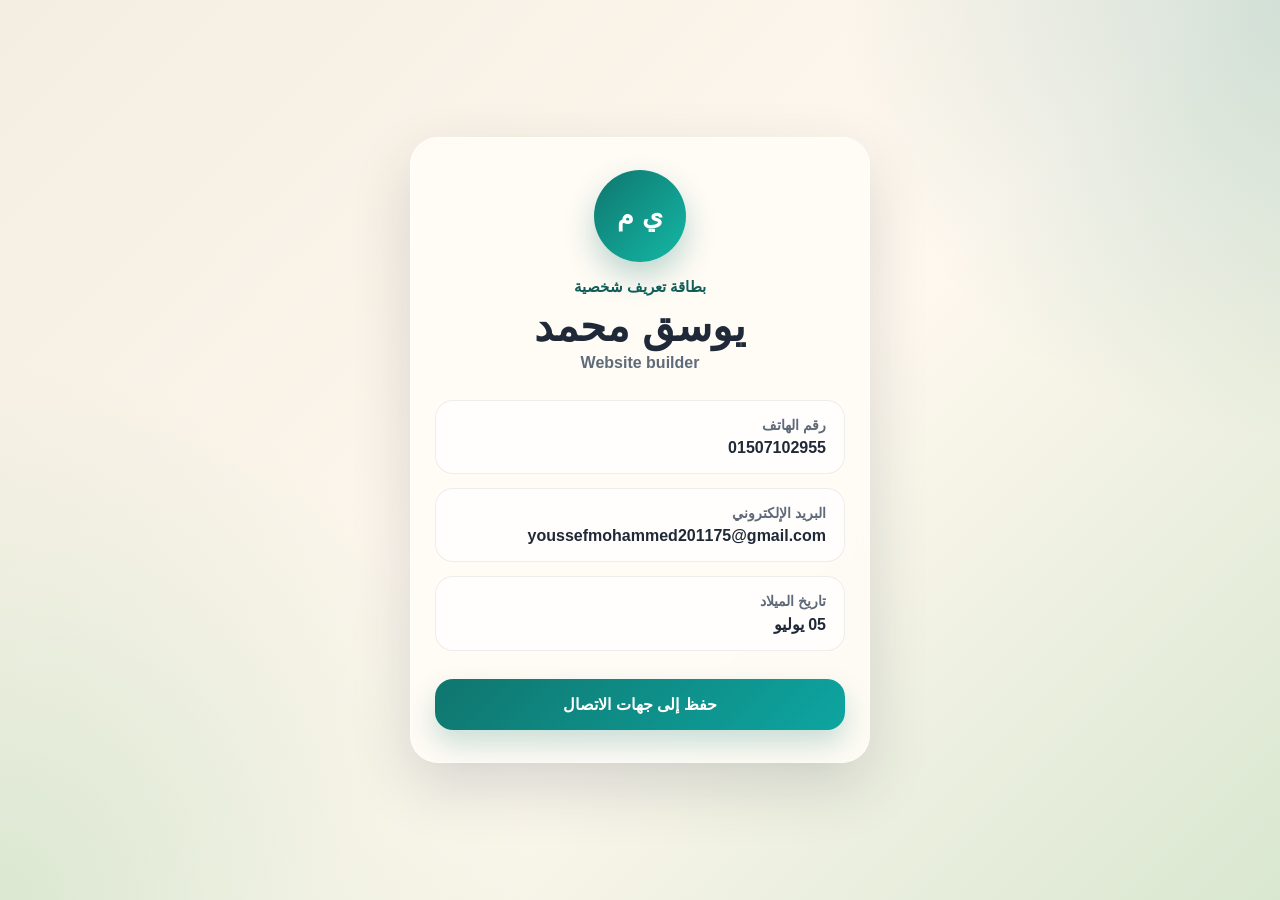
==== index.html @ de8f888a "Add files via upload" ====
<!DOCTYPE html>
<html lang="ar" dir="rtl">
<head>
  <meta charset="UTF-8">
  <meta name="viewport" content="width=device-width, initial-scale=1.0">
  <title>بطاقة تواصل - يوسق محمد</title>
  <link rel="stylesheet" href="style.css">
</head>
<body>
  <main class="page">
    <section class="card">
      <div class="hero">
        <div class="avatar">ي م</div>
        <p class="eyebrow">بطاقة تعريف شخصية</p>
        <h1>يوسق محمد</h1>
        <p class="role">Website builder</p>
      </div>

      <section class="info">
        <article class="info-item">
          <span class="label">رقم الهاتف</span>
          <a href="tel:01507102955" class="value">01507102955</a>
        </article>

        <article class="info-item">
          <span class="label">البريد الإلكتروني</span>
          <a href="mailto:youssefmohammed201175@gmail.com" class="value">youssefmohammed201175@gmail.com</a>
        </article>

        <article class="info-item">
          <span class="label">تاريخ الميلاد</span>
          <span class="value">05 يوليو</span>
        </article>
      </section>

      <div class="actions">
        <button id="saveContactBtn" class="save-button" type="button">حفظ إلى جهات الاتصال</button>
      </div>
    </section>
  </main>

  <script>
    const vCardContent = `BEGIN:VCARD
VERSION:3.0
N:محمد;يوسق;;;
FN:يوسق محمد
TEL;TYPE=CELL:01507102955
EMAIL;TYPE=HOME:youssefmohammed201175@gmail.com
TITLE:Website builder
BDAY:--07-05
END:VCARD
`;

    const saveContactBtn = document.getElementById("saveContactBtn");

    saveContactBtn.addEventListener("click", () => {
      const blob = new Blob([vCardContent], { type: "text/vcard;charset=utf-8" });
      const url = URL.createObjectURL(blob);
      const link = document.createElement("a");

      link.href = url;
      link.download = "yousef-mohamed-contact.vcf";
      document.body.appendChild(link);
      link.click();
      link.remove();

      URL.revokeObjectURL(url);
    });
  </script>
</body>
</html>
---- style.css ----
:root {
  --bg-1: #f4ede1;
  --bg-2: #d9e7d0;
  --card: rgba(255, 252, 246, 0.88);
  --text: #1f2937;
  --muted: #5f6b7a;
  --accent: #0f766e;
  --accent-dark: #115e59;
  --line: rgba(31, 41, 55, 0.08);
  --shadow: 0 24px 60px rgba(30, 41, 59, 0.16);
}

* {
  box-sizing: border-box;
}

body {
  margin: 0;
  min-height: 100vh;
  font-family: Tahoma, "Segoe UI", Arial, sans-serif;
  color: var(--text);
  background:
    radial-gradient(circle at top right, rgba(15, 118, 110, 0.18), transparent 28%),
    radial-gradient(circle at bottom left, rgba(217, 231, 208, 0.95), transparent 34%),
    linear-gradient(135deg, var(--bg-1), #fff8ef 55%, var(--bg-2));
}

.page {
  min-height: 100vh;
  display: grid;
  place-items: center;
  padding: 24px;
}

.card {
  width: min(100%, 460px);
  background: var(--card);
  backdrop-filter: blur(12px);
  border: 1px solid rgba(255, 255, 255, 0.7);
  border-radius: 28px;
  box-shadow: var(--shadow);
  padding: 32px 24px;
}

.hero {
  text-align: center;
}

.avatar {
  width: 92px;
  height: 92px;
  margin: 0 auto 16px;
  border-radius: 50%;
  display: grid;
  place-items: center;
  font-size: 1.7rem;
  font-weight: 800;
  color: #fff;
  background: linear-gradient(135deg, #0f766e, #14b8a6);
  box-shadow: 0 14px 30px rgba(15, 118, 110, 0.28);
}

.eyebrow {
  margin: 0;
  color: var(--accent-dark);
  font-size: 0.95rem;
  font-weight: 700;
}

h1 {
  margin: 8px 0 4px;
  font-size: clamp(2rem, 5vw, 2.6rem);
  line-height: 1.1;
}

.role {
  margin: 0;
  color: var(--muted);
  font-size: 1rem;
  font-weight: 600;
}

.info {
  margin-top: 28px;
  display: grid;
  gap: 14px;
}

.info-item {
  padding: 16px 18px;
  border-radius: 18px;
  background: rgba(255, 255, 255, 0.7);
  border: 1px solid var(--line);
}

.label {
  display: block;
  margin-bottom: 6px;
  color: var(--muted);
  font-size: 0.9rem;
  font-weight: 700;
}

.value {
  color: var(--text);
  font-size: 1rem;
  font-weight: 700;
  text-decoration: none;
  word-break: break-word;
}

.actions {
  margin-top: 28px;
}

.save-button {
  width: 100%;
  border: 0;
  border-radius: 18px;
  padding: 16px 20px;
  font: inherit;
  font-size: 1rem;
  font-weight: 800;
  color: #fff;
  cursor: pointer;
  background: linear-gradient(135deg, var(--accent), #0ea5a1);
  box-shadow: 0 14px 28px rgba(15, 118, 110, 0.22);
  transition: transform 180ms ease, box-shadow 180ms ease, filter 180ms ease;
}

.save-button:hover {
  transform: translateY(-2px);
  box-shadow: 0 18px 34px rgba(15, 118, 110, 0.26);
  filter: saturate(1.05);
}

.save-button:active {
  transform: translateY(0);
}

@media (max-width: 520px) {
  .card {
    padding: 24px 18px;
    border-radius: 22px;
  }

  .info-item {
    padding: 14px 15px;
  }
}
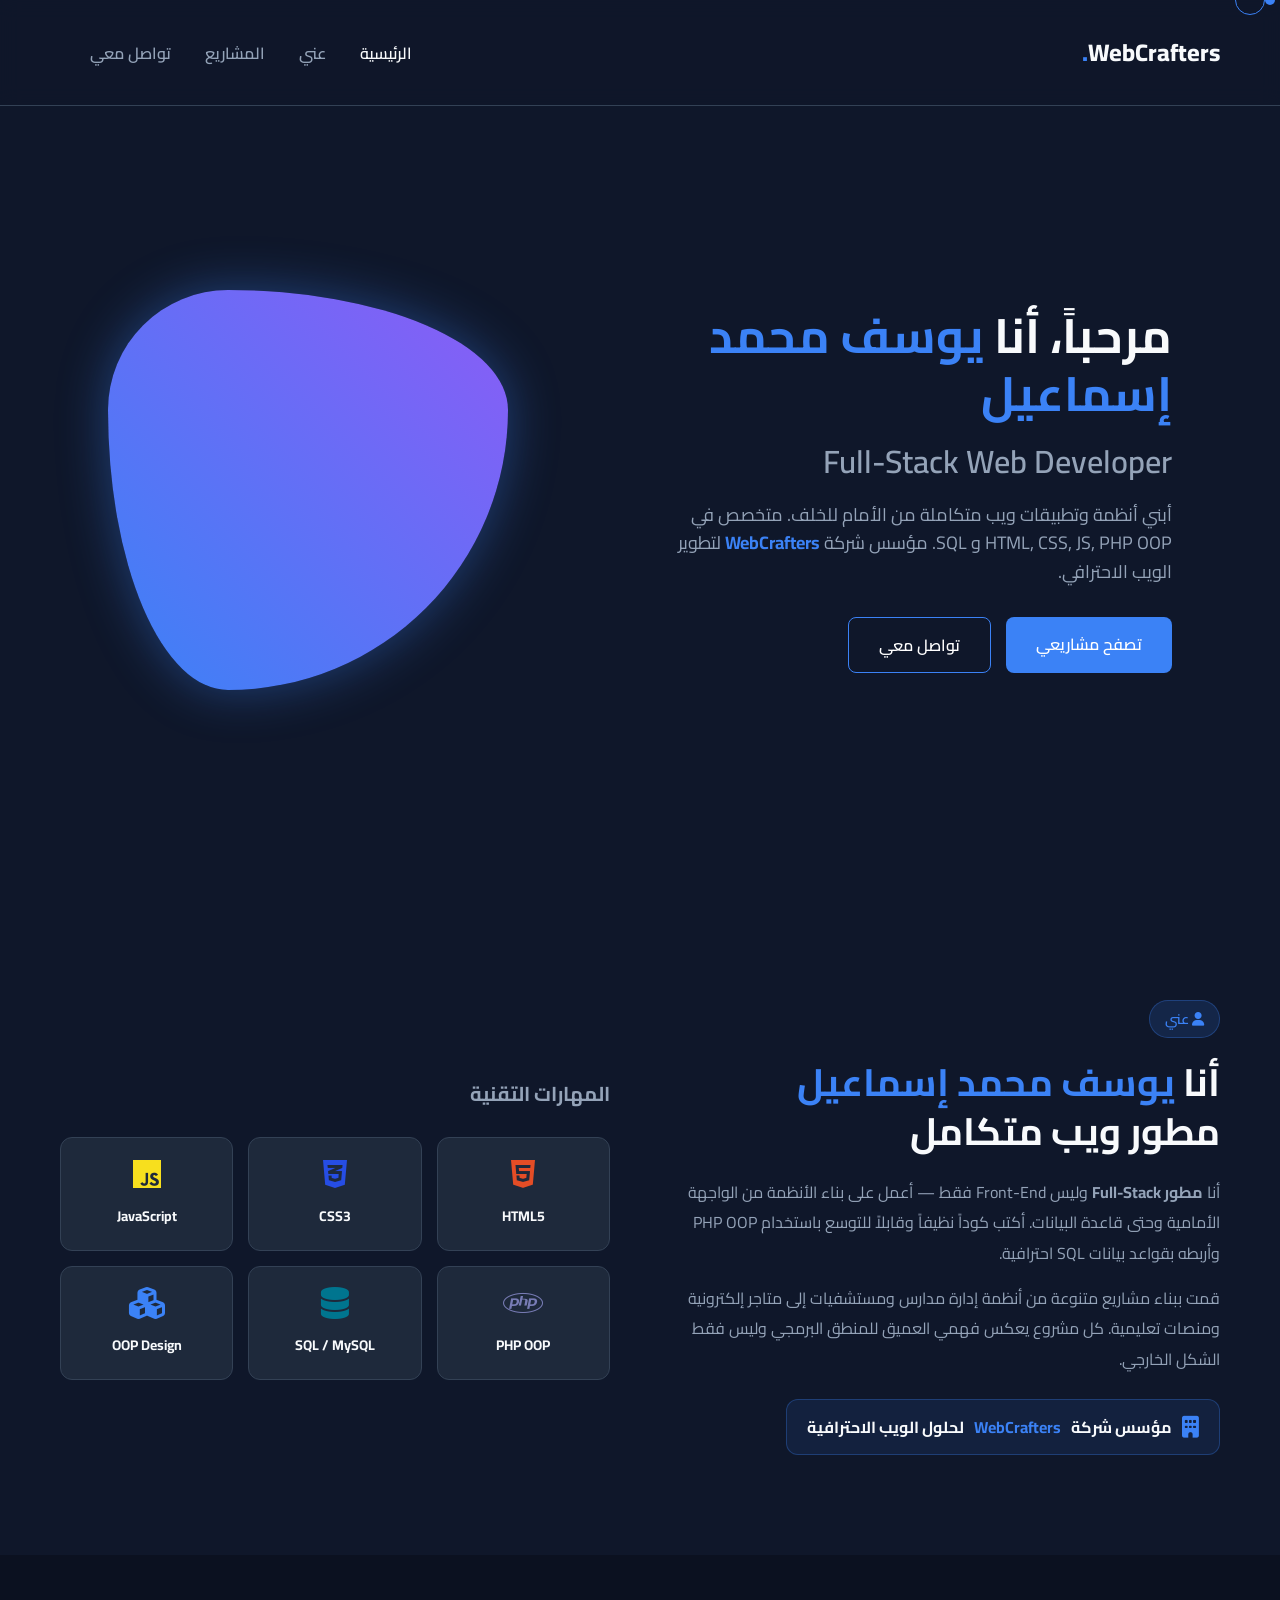
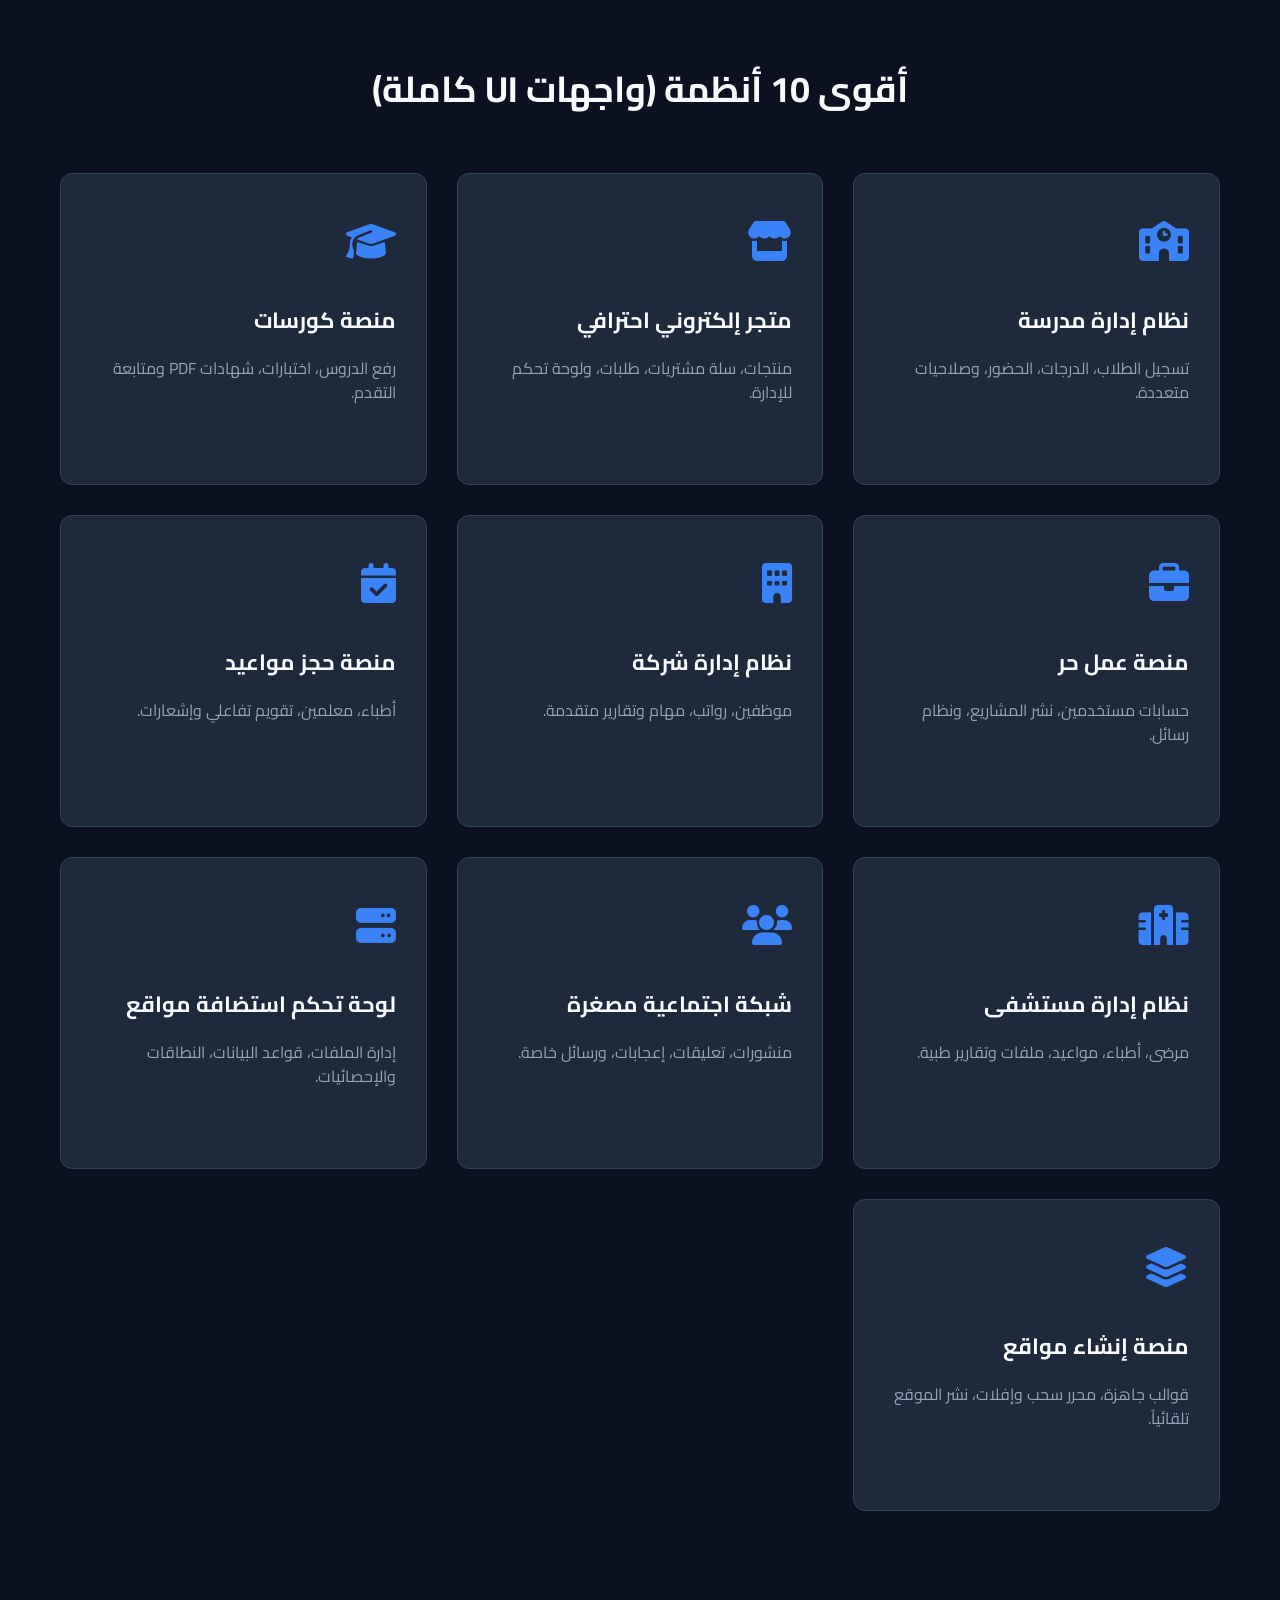
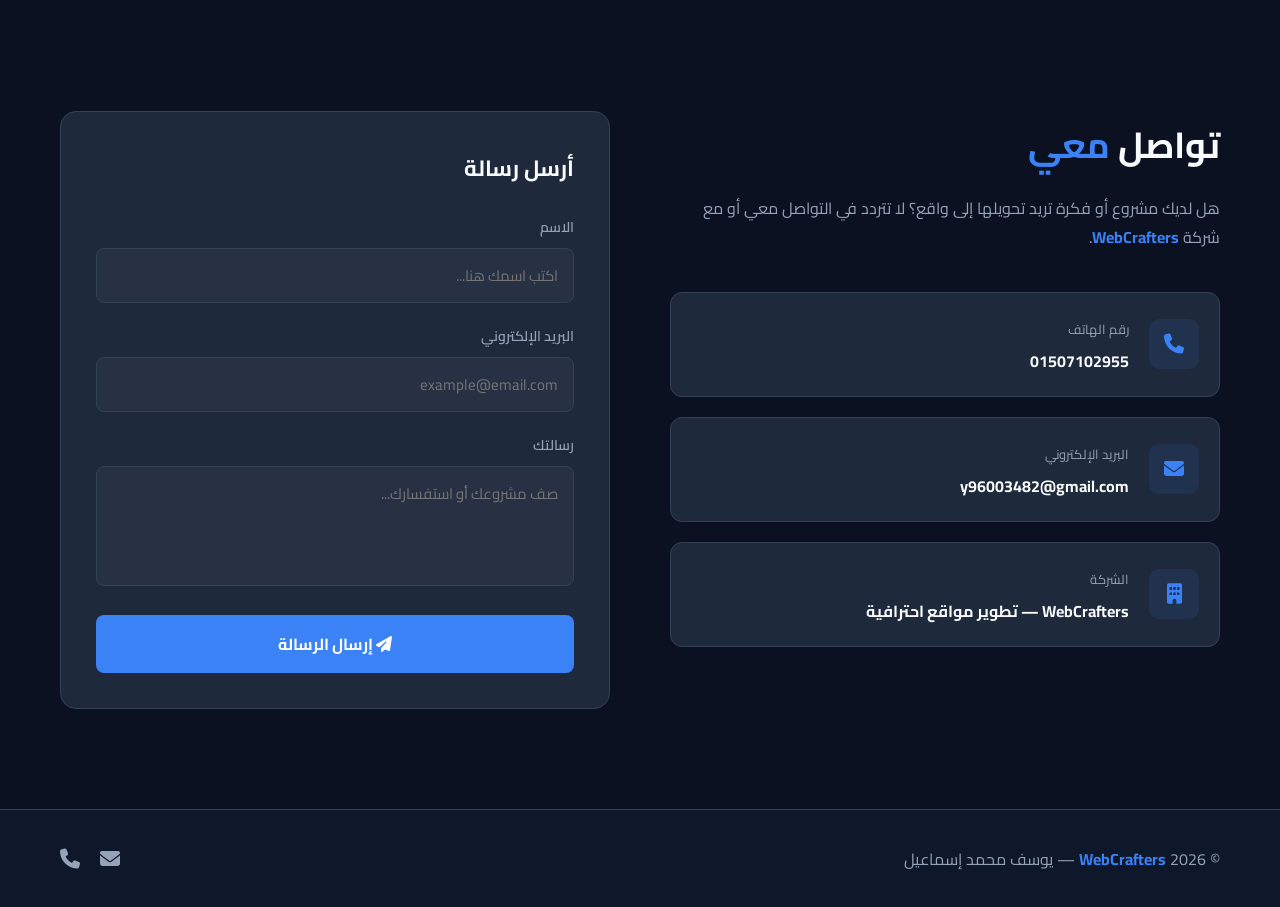
==== commit 17c4afa4: "Add files via upload" ====
--- a/index.html
+++ b/index.html
@@ -1,71 +1,423 @@
 <!DOCTYPE html>
 <html lang="ar" dir="rtl">
 <head>
-  <meta charset="UTF-8">
-  <meta name="viewport" content="width=device-width, initial-scale=1.0">
-  <title>بطاقة تواصل - يوسق محمد</title>
-  <link rel="stylesheet" href="style.css">
+    <meta charset="UTF-8">
+    <meta name="viewport" content="width=device-width, initial-scale=1.0">
+    <title>يوسف محمد إسماعيل | Full-Stack Developer</title>
+    <meta name="description" content="برتفوليو يوسف محمد إسماعيل - مطور Full-Stack متخصص في HTML, CSS, JS, PHP OOP, SQL ومؤسس شركة WebCrafters">
+    <link rel="stylesheet" href="style.css">
+    <link href="https://fonts.googleapis.com/css2?family=Cairo:wght@300;400;600;700;800&display=swap" rel="stylesheet">
+    <link rel="stylesheet" href="https://cdnjs.cloudflare.com/ajax/libs/font-awesome/6.4.0/css/all.min.css">
+    <style>
+        /* ===== ABOUT SECTION ===== */
+        #about {
+            padding: 100px 0;
+        }
+        .about-wrapper {
+            display: grid;
+            grid-template-columns: 1fr 1fr;
+            gap: 60px;
+            align-items: center;
+        }
+        .about-text .label {
+            display: inline-block;
+            background: rgba(59, 130, 246, 0.15);
+            color: var(--accent);
+            padding: 5px 15px;
+            border-radius: 20px;
+            font-size: 14px;
+            font-weight: 600;
+            margin-bottom: 20px;
+            border: 1px solid rgba(59, 130, 246, 0.3);
+        }
+        .about-text h2 {
+            font-size: 38px;
+            margin-bottom: 20px;
+            line-height: 1.3;
+        }
+        .about-text h2 span { color: var(--accent); }
+        .about-text p {
+            color: var(--text-secondary);
+            line-height: 1.9;
+            font-size: 16px;
+            margin-bottom: 15px;
+        }
+        .company-badge {
+            display: inline-flex;
+            align-items: center;
+            gap: 10px;
+            background: rgba(59,130,246,0.1);
+            border: 1px solid rgba(59,130,246,0.3);
+            border-radius: 12px;
+            padding: 12px 20px;
+            margin-top: 10px;
+            font-weight: 700;
+            font-size: 16px;
+            color: var(--text-primary);
+        }
+        .company-badge i { color: var(--accent); font-size: 22px; }
+
+        /* Skills */
+        .skills-grid {
+            display: grid;
+            grid-template-columns: repeat(3, 1fr);
+            gap: 15px;
+        }
+        .skill-item {
+            background: var(--card-bg);
+            border: 1px solid var(--border);
+            border-radius: 12px;
+            padding: 20px;
+            text-align: center;
+            transition: all 0.3s;
+            position: relative;
+            overflow: hidden;
+        }
+        .skill-item::before {
+            content: '';
+            position: absolute;
+            top: 0; left: 0;
+            width: 100%; height: 3px;
+            background: var(--accent);
+            transform: scaleX(0);
+            transform-origin: left;
+            transition: transform 0.3s;
+        }
+        .skill-item:hover::before { transform: scaleX(1); }
+        .skill-item:hover { transform: translateY(-5px); border-color: var(--accent); }
+        .skill-item i { font-size: 32px; color: var(--accent); margin-bottom: 10px; display: block; }
+        .skill-item span { font-weight: 700; font-size: 14px; }
+
+        /* ===== CONTACT SECTION ===== */
+        #contact {
+            padding: 100px 0;
+            background-color: #0b1120;
+        }
+        .contact-wrapper {
+            display: grid;
+            grid-template-columns: 1fr 1fr;
+            gap: 60px;
+            align-items: start;
+        }
+        .contact-info h2 { font-size: 36px; margin-bottom: 15px; }
+        .contact-info h2 span { color: var(--accent); }
+        .contact-info > p { color: var(--text-secondary); line-height: 1.8; margin-bottom: 40px; }
+        .contact-card {
+            background: var(--card-bg);
+            border: 1px solid var(--border);
+            border-radius: 12px;
+            padding: 20px;
+            display: flex;
+            align-items: center;
+            gap: 20px;
+            margin-bottom: 20px;
+            transition: border-color 0.3s;
+        }
+        .contact-card:hover { border-color: var(--accent); }
+        .contact-card-icon {
+            width: 50px; height: 50px;
+            background: rgba(59,130,246,0.1);
+            border-radius: 10px;
+            display: flex; align-items: center; justify-content: center;
+            font-size: 20px; color: var(--accent);
+            flex-shrink: 0;
+        }
+        .contact-card-text small { color: var(--text-secondary); font-size: 13px; }
+        .contact-card-text strong { display: block; font-size: 16px; margin-top: 3px; }
+        .contact-card-text a { color: var(--text-primary); text-decoration: none; }
+
+        /* Contact Form (Decorative) */
+        .contact-form-wrap {
+            background: var(--card-bg);
+            border: 1px solid var(--border);
+            border-radius: 16px;
+            padding: 35px;
+        }
+        .contact-form-wrap h3 { font-size: 22px; margin-bottom: 25px; }
+        .form-group { margin-bottom: 20px; }
+        .form-group label { display: block; color: var(--text-secondary); font-size: 14px; margin-bottom: 8px; font-weight: 600; }
+        .form-group input, .form-group textarea {
+            width: 100%;
+            background: rgba(255,255,255,0.04);
+            border: 1px solid var(--border);
+            border-radius: 8px;
+            padding: 12px 15px;
+            color: var(--text-primary);
+            font-family: 'Cairo', sans-serif;
+            font-size: 15px;
+            outline: none;
+            transition: border-color 0.3s;
+        }
+        .form-group input:focus, .form-group textarea:focus { border-color: var(--accent); }
+        .form-group textarea { height: 120px; resize: none; }
+        .btn-send {
+            width: 100%;
+            background: var(--accent);
+            color: white;
+            border: none;
+            padding: 14px;
+            border-radius: 8px;
+            font-size: 16px;
+            font-weight: 700;
+            cursor: pointer;
+            transition: background 0.3s;
+            font-family: 'Cairo', sans-serif;
+        }
+        .btn-send:hover { background: var(--accent-hover); }
+
+        /* Footer update */
+        footer .footer-inner {
+            display: flex;
+            justify-content: space-between;
+            align-items: center;
+        }
+        footer .footer-links { display: flex; gap: 20px; }
+        footer .footer-links a { color: var(--text-secondary); font-size: 20px; transition: color 0.3s; text-decoration: none; }
+        footer .footer-links a:hover { color: var(--accent); }
+    </style>
 </head>
 <body>
-  <main class="page">
-    <section class="card">
-      <div class="hero">
-        <div class="avatar">ي م</div>
-        <p class="eyebrow">بطاقة تعريف شخصية</p>
-        <h1>يوسق محمد</h1>
-        <p class="role">Website builder</p>
-      </div>
-
-      <section class="info">
-        <article class="info-item">
-          <span class="label">رقم الهاتف</span>
-          <a href="tel:01507102955" class="value">01507102955</a>
-        </article>
-
-        <article class="info-item">
-          <span class="label">البريد الإلكتروني</span>
-          <a href="mailto:youssefmohammed201175@gmail.com" class="value">youssefmohammed201175@gmail.com</a>
-        </article>
-
-        <article class="info-item">
-          <span class="label">تاريخ الميلاد</span>
-          <span class="value">05 يوليو</span>
-        </article>
-      </section>
-
-      <div class="actions">
-        <button id="saveContactBtn" class="save-button" type="button">حفظ إلى جهات الاتصال</button>
-      </div>
+    <div class="cursor"></div>
+    <div class="cursor-follower"></div>
+
+    <!-- ======== HEADER ======== -->
+    <header>
+        <div class="container">
+            <h1 class="logo">WebCrafters<span>.</span></h1>
+            <nav>
+                <a href="#home" class="active">الرئيسية</a>
+                <a href="#about">عني</a>
+                <a href="#projects">المشاريع</a>
+                <a href="#contact">تواصل معي</a>
+            </nav>
+        </div>
+    </header>
+
+    <!-- ======== HERO ======== -->
+    <section id="home" class="hero">
+        <div class="container">
+            <div class="hero-content">
+                <h2>مرحباً، أنا <span>يوسف محمد إسماعيل</span></h2>
+                <h2 style="font-size: 32px; color: var(--text-secondary); font-weight: 600; margin-top: 10px;">
+                    Full-Stack Web Developer
+                </h2>
+                <p>أبني أنظمة وتطبيقات ويب متكاملة من الأمام للخلف. متخصص في HTML, CSS, JS, PHP OOP و SQL.
+                   مؤسس شركة <strong style="color: var(--accent);">WebCrafters</strong> لتطوير الويب الاحترافي.</p>
+                <div style="display: flex; gap: 15px; flex-wrap: wrap;">
+                    <a href="#projects" class="btn">تصفح مشاريعي</a>
+                    <a href="#contact" class="btn" style="background: transparent; border: 1px solid var(--accent);">تواصل معي</a>
+                </div>
+            </div>
+            <div class="hero-visual">
+                <div class="abstract-shape"></div>
+            </div>
+        </div>
     </section>
-  </main>
-
-  <script>
-    const vCardContent = `BEGIN:VCARD
-VERSION:3.0
-N:محمد;يوسق;;;
-FN:يوسق محمد
-TEL;TYPE=CELL:01507102955
-EMAIL;TYPE=HOME:youssefmohammed201175@gmail.com
-TITLE:Website builder
-BDAY:--07-05
-END:VCARD
-`;
-
-    const saveContactBtn = document.getElementById("saveContactBtn");
-
-    saveContactBtn.addEventListener("click", () => {
-      const blob = new Blob([vCardContent], { type: "text/vcard;charset=utf-8" });
-      const url = URL.createObjectURL(blob);
-      const link = document.createElement("a");
-
-      link.href = url;
-      link.download = "yousef-mohamed-contact.vcf";
-      document.body.appendChild(link);
-      link.click();
-      link.remove();
-
-      URL.revokeObjectURL(url);
-    });
-  </script>
+
+    <!-- ======== ABOUT ======== -->
+    <section id="about">
+        <div class="container">
+            <div class="about-wrapper">
+                <!-- About Text -->
+                <div class="about-text">
+                    <span class="label"><i class="fa-solid fa-user"></i> عني</span>
+                    <h2>أنا <span>يوسف محمد إسماعيل</span><br>مطور ويب متكامل</h2>
+                    <p>
+                        أنا <strong>مطور Full-Stack</strong> وليس Front-End فقط — أعمل على بناء الأنظمة من الواجهة الأمامية وحتى قاعدة البيانات.
+                        أكتب كوداً نظيفاً وقابلاً للتوسع باستخدام PHP OOP وأربطه بقواعد بيانات SQL احترافية.
+                    </p>
+                    <p>
+                        قمت ببناء مشاريع متنوعة من أنظمة إدارة مدارس ومستشفيات إلى متاجر إلكترونية ومنصات تعليمية.
+                        كل مشروع يعكس فهمي العميق للمنطق البرمجي وليس فقط الشكل الخارجي.
+                    </p>
+                    <div class="company-badge">
+                        <i class="fa-solid fa-building"></i>
+                        مؤسس شركة <span style="color: var(--accent);">WebCrafters</span> لحلول الويب الاحترافية
+                    </div>
+                </div>
+
+                <!-- Skills -->
+                <div>
+                    <h3 style="font-size: 20px; margin-bottom: 25px; color: var(--text-secondary);">المهارات التقنية</h3>
+                    <div class="skills-grid">
+                        <div class="skill-item">
+                            <i class="fa-brands fa-html5" style="color: #e44d26;"></i>
+                            <span>HTML5</span>
+                        </div>
+                        <div class="skill-item">
+                            <i class="fa-brands fa-css3-alt" style="color: #264de4;"></i>
+                            <span>CSS3</span>
+                        </div>
+                        <div class="skill-item">
+                            <i class="fa-brands fa-js" style="color: #f7df1e;"></i>
+                            <span>JavaScript</span>
+                        </div>
+                        <div class="skill-item">
+                            <i class="fa-brands fa-php" style="color: #787cb5;"></i>
+                            <span>PHP OOP</span>
+                        </div>
+                        <div class="skill-item">
+                            <i class="fa-solid fa-database" style="color: #00758f;"></i>
+                            <span>SQL / MySQL</span>
+                        </div>
+                        <div class="skill-item">
+                            <i class="fa-solid fa-cubes" style="color: var(--accent);"></i>
+                            <span>OOP Design</span>
+                        </div>
+                    </div>
+                </div>
+            </div>
+        </div>
+    </section>
+
+    <!-- ======== PROJECTS ======== -->
+    <section id="projects" class="projects-section">
+        <div class="container">
+            <h2 class="section-title">أقوى 10 أنظمة (واجهات UI كاملة)</h2>
+            <div class="projects-grid">
+
+                <div class="project-card" onclick="window.open('projects/01-school-management/index.html', '_blank')">
+                    <div class="project-icon"><i class="fa-solid fa-school"></i></div>
+                    <h3>نظام إدارة مدرسة</h3>
+                    <p>تسجيل الطلاب، الدرجات، الحضور، وصلاحيات متعددة.</p>
+                    <span class="view-btn">عرض النظام <i class="fa-solid fa-arrow-left"></i></span>
+                </div>
+
+                <div class="project-card" onclick="window.open('projects/02-ecommerce/index.html', '_blank')">
+                    <div class="project-icon"><i class="fa-solid fa-store"></i></div>
+                    <h3>متجر إلكتروني احترافي</h3>
+                    <p>منتجات، سلة مشتريات، طلبات، ولوحة تحكم للإدارة.</p>
+                    <span class="view-btn">عرض النظام <i class="fa-solid fa-arrow-left"></i></span>
+                </div>
+
+                <div class="project-card" onclick="window.open('projects/03-courses-platform/index.html', '_blank')">
+                    <div class="project-icon"><i class="fa-solid fa-graduation-cap"></i></div>
+                    <h3>منصة كورسات</h3>
+                    <p>رفع الدروس، اختبارات، شهادات PDF ومتابعة التقدم.</p>
+                    <span class="view-btn">عرض النظام <i class="fa-solid fa-arrow-left"></i></span>
+                </div>
+
+                <div class="project-card" onclick="window.open('projects/04-freelance-platform/index.html', '_blank')">
+                    <div class="project-icon"><i class="fa-solid fa-briefcase"></i></div>
+                    <h3>منصة عمل حر</h3>
+                    <p>حسابات مستخدمين، نشر المشاريع، ونظام رسائل.</p>
+                    <span class="view-btn">عرض النظام <i class="fa-solid fa-arrow-left"></i></span>
+                </div>
+
+                <div class="project-card" onclick="window.open('projects/05-company-management/index.html', '_blank')">
+                    <div class="project-icon"><i class="fa-solid fa-building"></i></div>
+                    <h3>نظام إدارة شركة</h3>
+                    <p>موظفين، رواتب، مهام وتقارير متقدمة.</p>
+                    <span class="view-btn">عرض النظام <i class="fa-solid fa-arrow-left"></i></span>
+                </div>
+
+                <div class="project-card" onclick="window.open('projects/06-appointment-booking/index.html', '_blank')">
+                    <div class="project-icon"><i class="fa-solid fa-calendar-check"></i></div>
+                    <h3>منصة حجز مواعيد</h3>
+                    <p>أطباء، معلمين، تقويم تفاعلي وإشعارات.</p>
+                    <span class="view-btn">عرض النظام <i class="fa-solid fa-arrow-left"></i></span>
+                </div>
+
+                <div class="project-card" onclick="window.open('projects/07-hospital-management/index.html', '_blank')">
+                    <div class="project-icon"><i class="fa-solid fa-hospital"></i></div>
+                    <h3>نظام إدارة مستشفى</h3>
+                    <p>مرضى، أطباء، مواعيد، ملفات وتقارير طبية.</p>
+                    <span class="view-btn">عرض النظام <i class="fa-solid fa-arrow-left"></i></span>
+                </div>
+
+                <div class="project-card" onclick="window.open('projects/08-social-network/index.html', '_blank')">
+                    <div class="project-icon"><i class="fa-solid fa-users"></i></div>
+                    <h3>شبكة اجتماعية مصغرة</h3>
+                    <p>منشورات، تعليقات، إعجابات، ورسائل خاصة.</p>
+                    <span class="view-btn">عرض النظام <i class="fa-solid fa-arrow-left"></i></span>
+                </div>
+
+                <div class="project-card" onclick="window.open('projects/09-hosting-cpanel/index.html', '_blank')">
+                    <div class="project-icon"><i class="fa-solid fa-server"></i></div>
+                    <h3>لوحة تحكم استضافة مواقع</h3>
+                    <p>إدارة الملفات، قواعد البيانات، النطاقات والإحصائيات.</p>
+                    <span class="view-btn">عرض النظام <i class="fa-solid fa-arrow-left"></i></span>
+                </div>
+
+                <div class="project-card" onclick="window.open('projects/10-website-builder/index.html', '_blank')">
+                    <div class="project-icon"><i class="fa-solid fa-layer-group"></i></div>
+                    <h3>منصة إنشاء مواقع</h3>
+                    <p>قوالب جاهزة، محرر سحب وإفلات، نشر الموقع تلقائياً.</p>
+                    <span class="view-btn">عرض النظام <i class="fa-solid fa-arrow-left"></i></span>
+                </div>
+
+            </div>
+        </div>
+    </section>
+
+    <!-- ======== CONTACT ======== -->
+    <section id="contact">
+        <div class="container">
+            <div class="contact-wrapper">
+                <!-- Info -->
+                <div class="contact-info">
+                    <h2>تواصل <span>معي</span></h2>
+                    <p>هل لديك مشروع أو فكرة تريد تحويلها إلى واقع؟ لا تتردد في التواصل معي أو مع شركة <strong style="color: var(--accent);">WebCrafters</strong>.</p>
+
+                    <div class="contact-card">
+                        <div class="contact-card-icon"><i class="fa-solid fa-phone"></i></div>
+                        <div class="contact-card-text">
+                            <small>رقم الهاتف</small>
+                            <strong><a href="tel:01507102955">01507102955</a></strong>
+                        </div>
+                    </div>
+
+                    <div class="contact-card">
+                        <div class="contact-card-icon"><i class="fa-solid fa-envelope"></i></div>
+                        <div class="contact-card-text">
+                            <small>البريد الإلكتروني</small>
+                            <strong><a href="mailto:y96003482@gmail.com">y96003482@gmail.com</a></strong>
+                        </div>
+                    </div>
+
+                    <div class="contact-card">
+                        <div class="contact-card-icon"><i class="fa-solid fa-building"></i></div>
+                        <div class="contact-card-text">
+                            <small>الشركة</small>
+                            <strong>WebCrafters — تطوير مواقع احترافية</strong>
+                        </div>
+                    </div>
+                </div>
+
+                <!-- Form (Decorative) -->
+                <div class="contact-form-wrap">
+                    <h3>أرسل رسالة</h3>
+                    <div class="form-group">
+                        <label>الاسم</label>
+                        <input type="text" placeholder="اكتب اسمك هنا...">
+                    </div>
+                    <div class="form-group">
+                        <label>البريد الإلكتروني</label>
+                        <input type="email" placeholder="example@email.com">
+                    </div>
+                    <div class="form-group">
+                        <label>رسالتك</label>
+                        <textarea placeholder="صف مشروعك أو استفسارك..."></textarea>
+                    </div>
+                    <button class="btn-send"><i class="fa-solid fa-paper-plane"></i> إرسال الرسالة</button>
+                </div>
+            </div>
+        </div>
+    </section>
+
+    <!-- ======== FOOTER ======== -->
+    <footer>
+        <div class="container">
+            <div class="footer-inner">
+                <p>© 2026 <strong style="color: var(--accent);">WebCrafters</strong> — يوسف محمد إسماعيل</p>
+                <div class="footer-links">
+                    <a href="mailto:y96003482@gmail.com" title="Email"><i class="fa-solid fa-envelope"></i></a>
+                    <a href="tel:01507102955" title="Phone"><i class="fa-solid fa-phone"></i></a>
+                </div>
+            </div>
+        </div>
+    </footer>
+
+    <script src="script.js"></script>
 </body>
 </html>
--- a/style.css
+++ b/style.css
@@ -1,150 +1,248 @@
 :root {
-  --bg-1: #f4ede1;
-  --bg-2: #d9e7d0;
-  --card: rgba(255, 252, 246, 0.88);
-  --text: #1f2937;
-  --muted: #5f6b7a;
-  --accent: #0f766e;
-  --accent-dark: #115e59;
-  --line: rgba(31, 41, 55, 0.08);
-  --shadow: 0 24px 60px rgba(30, 41, 59, 0.16);
+    --bg-color: #0f172a;
+    --card-bg: #1e293b;
+    --text-primary: #f8fafc;
+    --text-secondary: #94a3b8;
+    --accent: #3b82f6;
+    --accent-hover: #2563eb;
+    --border: #334155;
 }
 
 * {
-  box-sizing: border-box;
+    margin: 0;
+    padding: 0;
+    box-sizing: border-box;
+    font-family: 'Cairo', sans-serif;
 }
 
 body {
-  margin: 0;
-  min-height: 100vh;
-  font-family: Tahoma, "Segoe UI", Arial, sans-serif;
-  color: var(--text);
-  background:
-    radial-gradient(circle at top right, rgba(15, 118, 110, 0.18), transparent 28%),
-    radial-gradient(circle at bottom left, rgba(217, 231, 208, 0.95), transparent 34%),
-    linear-gradient(135deg, var(--bg-1), #fff8ef 55%, var(--bg-2));
-}
-
-.page {
-  min-height: 100vh;
-  display: grid;
-  place-items: center;
-  padding: 24px;
-}
-
-.card {
-  width: min(100%, 460px);
-  background: var(--card);
-  backdrop-filter: blur(12px);
-  border: 1px solid rgba(255, 255, 255, 0.7);
-  border-radius: 28px;
-  box-shadow: var(--shadow);
-  padding: 32px 24px;
-}
-
+    background-color: var(--bg-color);
+    color: var(--text-primary);
+    overflow-x: hidden;
+    scroll-behavior: smooth;
+}
+
+.container {
+    max-width: 1200px;
+    margin: 0 auto;
+    padding: 0 20px;
+}
+
+/* Custom Cursor */
+.cursor {
+    width: 10px;
+    height: 10px;
+    background: var(--accent);
+    border-radius: 50%;
+    position: fixed;
+    pointer-events: none;
+    z-index: 9999;
+    transform: translate(-50%, -50%);
+    transition: width 0.2s, height 0.2s;
+}
+.cursor-follower {
+    width: 30px;
+    height: 30px;
+    border: 1px solid var(--accent);
+    border-radius: 50%;
+    position: fixed;
+    pointer-events: none;
+    z-index: 9998;
+    transform: translate(-50%, -50%);
+    transition: transform 0.1s;
+}
+.hovered {
+    width: 40px;
+    height: 40px;
+    background: rgba(59, 130, 246, 0.1);
+    border: none;
+}
+
+/* Header */
+header {
+    padding: 30px 0;
+    position: fixed;
+    width: 100%;
+    top: 0;
+    z-index: 100;
+    background: rgba(15, 23, 42, 0.8);
+    backdrop-filter: blur(10px);
+    border-bottom: 1px solid var(--border);
+}
+header .container {
+    display: flex;
+    justify-content: space-between;
+    align-items: center;
+}
+.logo {
+    font-size: 24px;
+    font-weight: 800;
+}
+.logo span {
+    color: var(--accent);
+}
+nav a {
+    color: var(--text-secondary);
+    text-decoration: none;
+    margin-left: 30px;
+    font-weight: 600;
+    transition: color 0.3s;
+}
+nav a:hover, nav a.active {
+    color: var(--text-primary);
+}
+
+/* Hero */
 .hero {
-  text-align: center;
-}
-
-.avatar {
-  width: 92px;
-  height: 92px;
-  margin: 0 auto 16px;
-  border-radius: 50%;
-  display: grid;
-  place-items: center;
-  font-size: 1.7rem;
-  font-weight: 800;
-  color: #fff;
-  background: linear-gradient(135deg, #0f766e, #14b8a6);
-  box-shadow: 0 14px 30px rgba(15, 118, 110, 0.28);
-}
-
-.eyebrow {
-  margin: 0;
-  color: var(--accent-dark);
-  font-size: 0.95rem;
-  font-weight: 700;
-}
-
-h1 {
-  margin: 8px 0 4px;
-  font-size: clamp(2rem, 5vw, 2.6rem);
-  line-height: 1.1;
-}
-
-.role {
-  margin: 0;
-  color: var(--muted);
-  font-size: 1rem;
-  font-weight: 600;
-}
-
-.info {
-  margin-top: 28px;
-  display: grid;
-  gap: 14px;
-}
-
-.info-item {
-  padding: 16px 18px;
-  border-radius: 18px;
-  background: rgba(255, 255, 255, 0.7);
-  border: 1px solid var(--line);
-}
-
-.label {
-  display: block;
-  margin-bottom: 6px;
-  color: var(--muted);
-  font-size: 0.9rem;
-  font-weight: 700;
-}
-
-.value {
-  color: var(--text);
-  font-size: 1rem;
-  font-weight: 700;
-  text-decoration: none;
-  word-break: break-word;
-}
-
-.actions {
-  margin-top: 28px;
-}
-
-.save-button {
-  width: 100%;
-  border: 0;
-  border-radius: 18px;
-  padding: 16px 20px;
-  font: inherit;
-  font-size: 1rem;
-  font-weight: 800;
-  color: #fff;
-  cursor: pointer;
-  background: linear-gradient(135deg, var(--accent), #0ea5a1);
-  box-shadow: 0 14px 28px rgba(15, 118, 110, 0.22);
-  transition: transform 180ms ease, box-shadow 180ms ease, filter 180ms ease;
-}
-
-.save-button:hover {
-  transform: translateY(-2px);
-  box-shadow: 0 18px 34px rgba(15, 118, 110, 0.26);
-  filter: saturate(1.05);
-}
-
-.save-button:active {
-  transform: translateY(0);
-}
-
-@media (max-width: 520px) {
-  .card {
-    padding: 24px 18px;
-    border-radius: 22px;
-  }
-
-  .info-item {
-    padding: 14px 15px;
-  }
-}
+    min-height: 100vh;
+    display: flex;
+    align-items: center;
+    padding-top: 80px;
+}
+.hero .container {
+    display: flex;
+    align-items: center;
+    justify-content: space-between;
+}
+.hero-content {
+    flex: 1;
+}
+.hero-content h2 {
+    font-size: 48px;
+    line-height: 1.2;
+    margin-bottom: 20px;
+}
+.hero-content h2 span {
+    color: var(--accent);
+}
+.hero-content p {
+    color: var(--text-secondary);
+    font-size: 18px;
+    margin-bottom: 30px;
+    max-width: 500px;
+    line-height: 1.6;
+}
+.btn {
+    display: inline-block;
+    background: var(--accent);
+    color: #fff;
+    padding: 12px 30px;
+    border-radius: 8px;
+    text-decoration: none;
+    font-weight: 600;
+    transition: background 0.3s;
+}
+.btn:hover {
+    background: var(--accent-hover);
+}
+.hero-visual {
+    flex: 1;
+    display: flex;
+    justify-content: flex-end;
+}
+.abstract-shape {
+    width: 400px;
+    height: 400px;
+    background: linear-gradient(45deg, var(--accent), #8b5cf6);
+    border-radius: 30% 70% 70% 30% / 30% 30% 70% 70%;
+    animation: morph 8s ease-in-out infinite;
+    box-shadow: 0 0 50px rgba(59, 130, 246, 0.4);
+}
+
+@keyframes morph {
+    0% { border-radius: 30% 70% 70% 30% / 30% 30% 70% 70%; }
+    50% { border-radius: 70% 30% 30% 70% / 70% 70% 30% 30%; }
+    100% { border-radius: 30% 70% 70% 30% / 30% 30% 70% 70%; }
+}
+
+/* Projects */
+.projects-section {
+    padding: 100px 0;
+    background-color: #0b1120;
+}
+.section-title {
+    font-size: 36px;
+    margin-bottom: 50px;
+    text-align: center;
+}
+.projects-grid {
+    display: grid;
+    grid-template-columns: repeat(auto-fill, minmax(300px, 1fr));
+    gap: 30px;
+}
+.project-card {
+    background: var(--card-bg);
+    border: 1px solid var(--border);
+    border-radius: 12px;
+    padding: 30px;
+    cursor: pointer;
+    transition: transform 0.3s, box-shadow 0.3s, border-color 0.3s;
+    position: relative;
+    overflow: hidden;
+}
+.project-card:hover {
+    transform: translateY(-10px);
+    box-shadow: 0 20px 40px rgba(0,0,0,0.3);
+    border-color: var(--accent);
+}
+.project-icon {
+    font-size: 40px;
+    color: var(--accent);
+    margin-bottom: 20px;
+}
+.project-card h3 {
+    font-size: 22px;
+    margin-bottom: 15px;
+}
+.project-card p {
+    color: var(--text-secondary);
+    line-height: 1.5;
+    margin-bottom: 20px;
+}
+.view-btn {
+    display: inline-flex;
+    align-items: center;
+    gap: 10px;
+    color: var(--accent);
+    font-weight: 600;
+    opacity: 0;
+    transform: translateX(10px);
+    transition: opacity 0.3s, transform 0.3s;
+}
+.project-card:hover .view-btn {
+    opacity: 1;
+    transform: translateX(0);
+}
+
+/* Footer */
+footer {
+    padding: 30px 0;
+    text-align: center;
+    border-top: 1px solid var(--border);
+    color: var(--text-secondary);
+}
+
+/* Responsive */
+@media (max-width: 768px) {
+    .hero .container {
+        flex-direction: column;
+        text-align: center;
+    }
+    .hero-content h2 {
+        font-size: 32px;
+    }
+    .hero-visual {
+        margin-top: 50px;
+    }
+    .abstract-shape {
+        width: 250px;
+        height: 250px;
+    }
+    header .container {
+        flex-direction: column;
+        gap: 15px;
+    }
+    nav a {
+        margin: 0 10px;
+    }
+}
